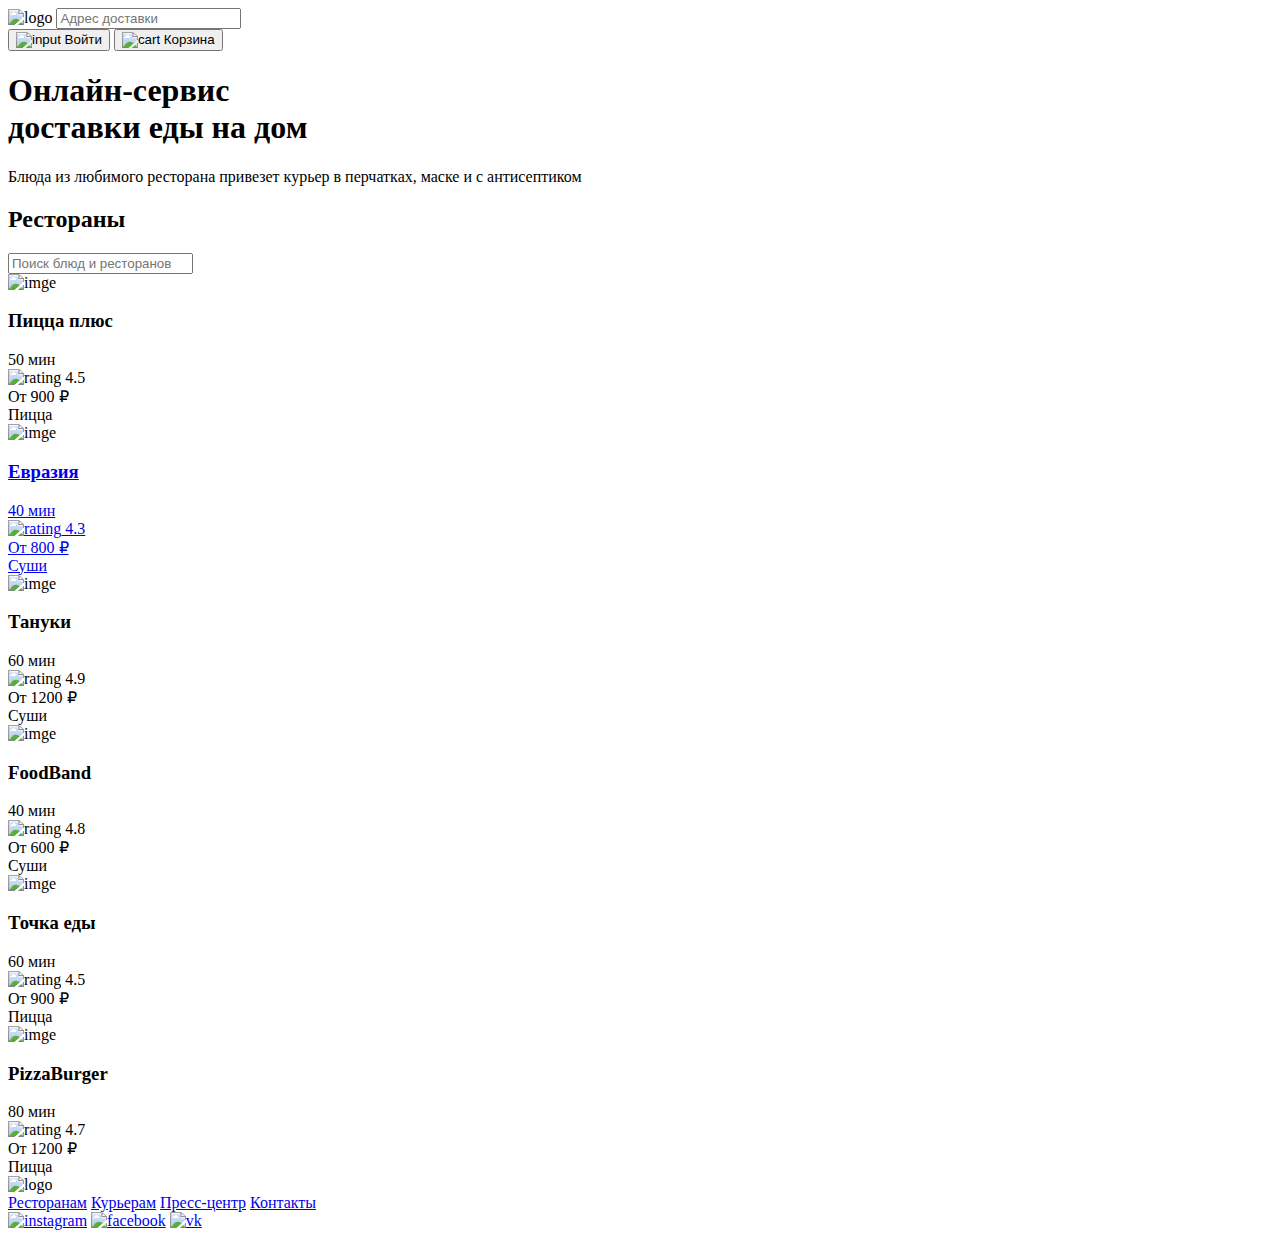
==== index.html @ ecdc6630 "Add files via upload" ====
<!DOCTYPE html>
<html lang="en">
<head>
    <meta charset="UTF-8">
    <meta name="viewport" content="width=device-width, initial-scale=1.0">
    <link rel="stylesheet" href="css\normalize.css">
    <link rel="stylesheet" href="css/style.css">
    <title>Delivery Food - доставка еды на дом</title>
    <link href="https://fonts.googleapis.com/css?family=Roboto:100,300,300i,400,400i,700,700i&display=swap&subset=cyrillic" rel="stylesheet">
</head>
    <body>
    <div class="container">
            <header class="header">
                <img src="img/logo.svg" alt="logo" class="logo">
                <input type="text" class="input input-address" placeholder="Адрес доставки">
                <div class="buttons">
                    <button class="button button-primary">
                        <img src="img/icon-button-input.svg" alt="input" class="button-input">
                        <span class="button-input-text">Войти</span> 
                    </button>
                    <button class="button">
                        <img src="img/icon-button-cart.svg" alt="cart" class="button-cart">
                        <span class="button-cart-text">Корзина</span>
                    </button>
                </div>
            </header>
        </div>
        <!--.container-->

        <main class="main">
            <div class="container">
                <section class="promo">
                    <h1 class="promo-title">Онлайн-сервис <br> доставки еды на дом</h1>
                    <p class="promo-text">Блюда из любимого ресторана привезет курьер в перчатках, маске и с антисептиком</p>
                </section>  
                <section class="restaurants">
                    <div class="section-heading">
                      <h2 class="section-title">Рестораны</h2> 
                      <input type="text" class="input input-search" placeholder="Поиск блюд и ресторанов"> 
                    </div>
                    <div class="card-columns">
                        <div class="cards">
                        <div class="card">
                          <img src="img/1.jpg" alt="imge" class="card-imge">
                          <div class="card-text">
                              <div class="card-heading">
                                  <h3 class="card-title">Пицца плюс</h3>
                                  <span class="card-tag tag">50 мин</span>
                              </div>
                              <div class="card-info">
                                  <div class="rating">
                                    <img src="img/star.svg" alt="rating" class="rating-star">  
                                    4.5</div>
                                  <div class="price">От 900 &#8381</div>
                                  <div class="category">Пицца</div>
                              </div>
                          </div>
                      </div>
                       <!--card --> 
                       <div class="card">
                        <img src="img/2.jpg" alt="imge" class="card-imge">
                        <a href="restaurant.html" class="card-text">
                            <div class="card-heading">
                                <h3 class="card-title">Евразия</h3>
                                <span class="card-tag tag">40 мин</span>
                            </div>
                            <div class="card-info">
                                <div class="rating">
                                    <img src="img/star.svg" alt="rating" class="rating-star">
                                    4.3</div>
                                <div class="price">От 800 &#8381</div>
                                <div class="category">Суши</div>
                            </div>
                        </a>
                    </div>
                     <!--card --> 
                     <div class="card">
                        <img src="img/3.jpg" alt="imge" class="card-imge">
                        <div class="card-text">
                            <div class="card-heading">
                                <h3 class="card-title">Тануки</h3>
                                <span class="card-tag tag">60 мин</span>
                            </div>
                            <div class="card-info">
                                <div class="rating">
                                    <img src="img/star.svg" alt="rating" class="rating-star">
                                    4.9</div>
                                <div class="price">От 1200 &#8381</div>
                                <div class="category">Суши</div>
                            </div>
                        </div>
                    </div>
                     <!--card --> 
                     <div class="card">
                        <img src="img/4.jpg" alt="imge" class="card-imge">
                        <div class="card-text">
                            <div class="card-heading">
                                <h3 class="card-title">FoodBand</h3>
                                <span class="card-tag tag">40 мин</span>
                            </div>
                            <div class="card-info">
                                <div class="rating">
                                    <img src="img/star.svg" alt="rating" class="rating-star">
                                    4.8</div>
                                <div class="price">От 600 &#8381</div>
                                <div class="category">Суши</div>
                            </div>
                        </div>
                    </div>
                     <!--card --> 
                     <div class="card">
                        <img src="img/5.jpg" alt="imge" class="card-imge">
                        <div class="card-text">
                            <div class="card-heading">
                                <h3 class="card-title">Точка еды</h3>
                                <span class="card-tag tag">60 мин</span>
                            </div>
                            <div class="card-info">
                                <div class="rating">
                                    <img src="img/star.svg" alt="rating" class="rating-star">
                                    4.5</div>
                                <div class="price">От 900 &#8381</div>
                                <div class="category">Пицца</div>
                            </div>
                        </div>
                    </div>
                     <!--card --> 
                     <div class="card">
                        <img src="img/6.jpg" alt="imge" class="card-imge">
                        <div class="card-text">
                            <div class="card-heading">
                                <h3 class="card-title">PizzaBurger</h3>
                                <span class="card-tag tag">80 мин</span>
                            </div>
                            <div class="card-info">
                                <div class="rating">
                                    <img src="img/star.svg" alt="rating" class="rating-star">
                                    4.7</div>
                                <div class="price">От 1200 &#8381</div>
                                <div class="category">Пицца</div>
                            </div>
                        </div>
                    </div>
                     <!--card --> 
                    </div>
                    <!--cards -->
                </div>
                </section>
            </div>

        </main>
        <footer class="footer">
            <div class="container">
                <div class="footer-block">
                    <img src="img/logo.png" alt="logo" class="logo footer-logo">
                    <nav class="footer-nav">
                        <a href="#" class="footer-link">Ресторанам</a>
                        <a href="#" class="footer-link">Курьерам</a>
                        <a href="#" class="footer-link">Пресс-центр</a>
                        <a href="#" class="footer-link">Контакты</a>
                    </nav>
                    <div class="social-links">
                        <a href="#" class="social-link"><img src="img/inst.svg" alt="instagram"></a>
                        <a href="#" class="social-link"><img src="img/FB.svg" alt="facebook"></a>
                        <a href="#" class="social-link"><img src="img/VK.svg" alt="vk"></a>
                    </div>
                </div>
                <!--footer-block-->
            </div>
        </footer> 
    </body>
</html>
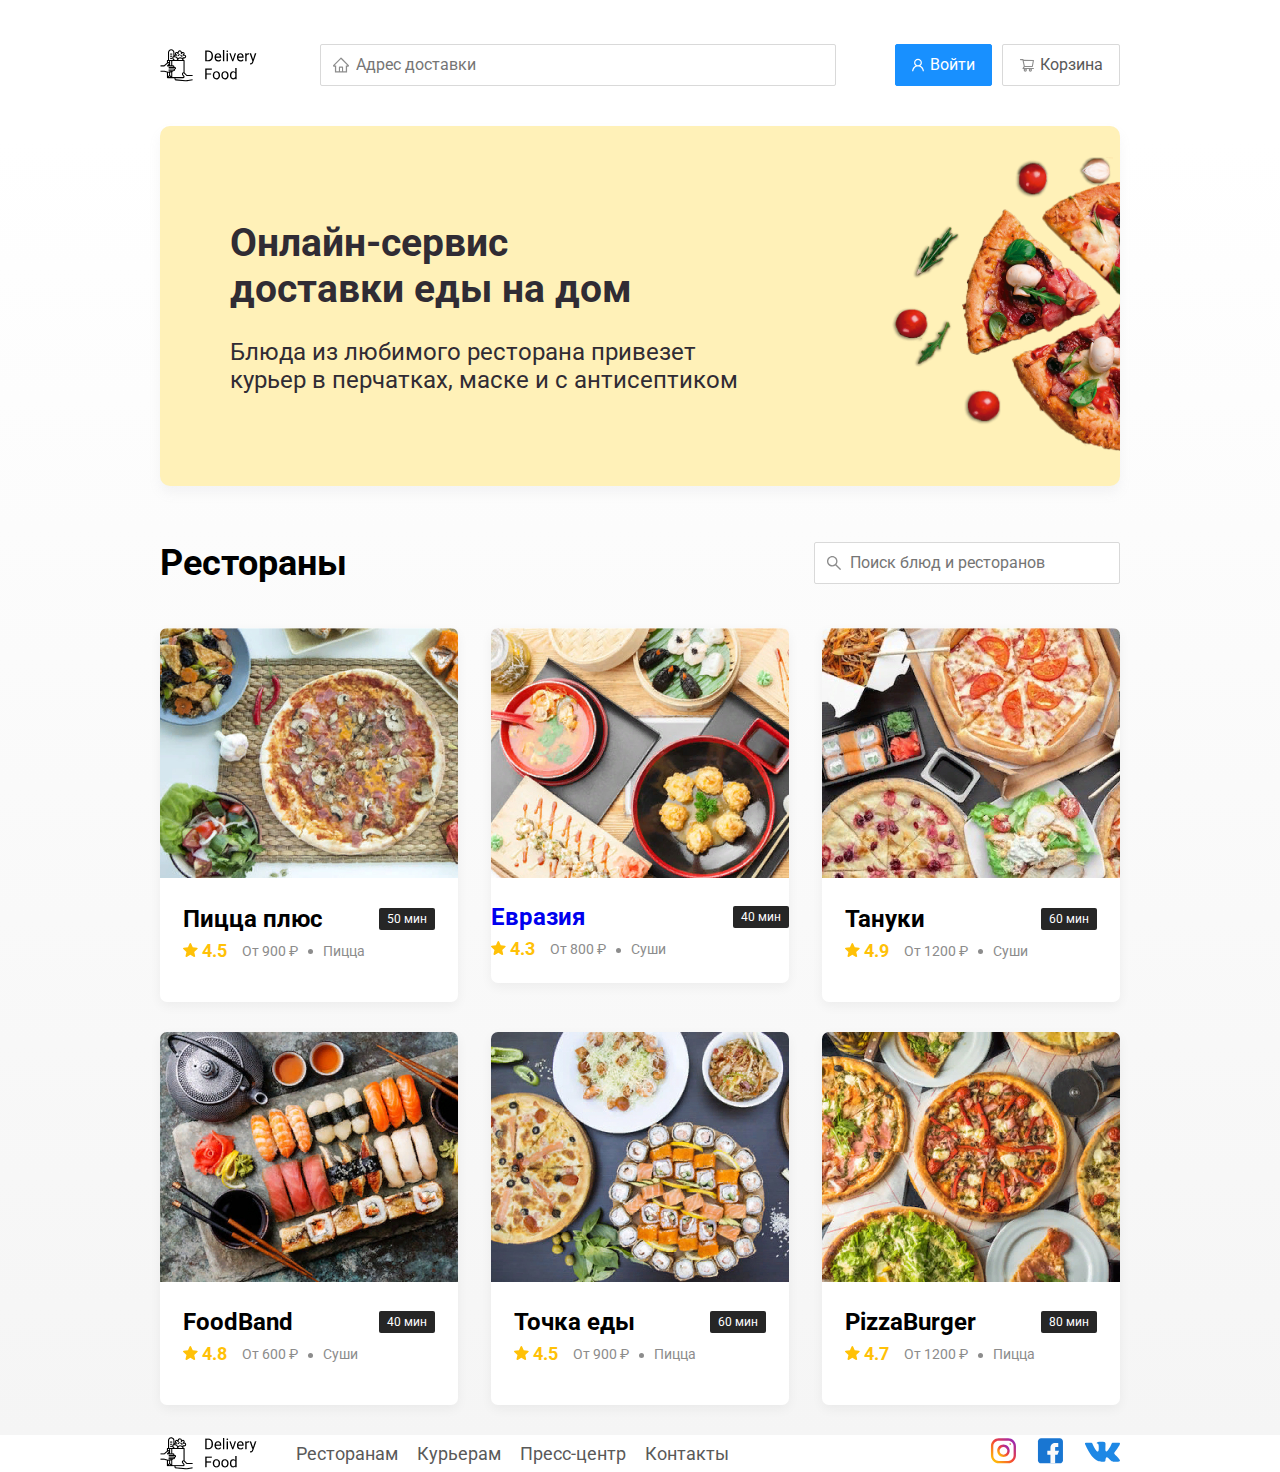
==== commit 66cfa8d9: "Проверка" ====
--- a/index.html
+++ b/index.html
@@ -169,4 +169,4 @@
             </div>
         </footer> 
     </body>
-</html>+</html>
--- a/css/style.css
+++ b/css/style.css
@@ -0,0 +1,433 @@
+* {
+    box-sizing: border-box;
+}
+body {
+  font-family: 'Roboto', sans-serif;
+  padding-top: 44px;
+} 
+.container {
+    max-width: 1200px;
+    margin: auto;
+}
+.header {
+    display: flex;
+    align-items: center;
+    justify-content: space-between;
+    margin-bottom: 40px;
+}
+.input {
+    background: #FFFFFF;
+    border: 1px solid #D9D9D9;
+    box-sizing: border-box;
+    border-radius: 2px;
+    font-size: 16px;
+    line-height: 24px;
+    padding: 8px;
+    padding-left: 35px;
+    background-repeat: no-repeat;
+    background-position: left 11px center;
+}
+
+.input-address {
+    flex: 0.8;
+    background-image: url(../img/home.svg);
+}
+
+.buttons {
+  display: flex;
+  align-items: center;
+}
+
+.button {
+    display: flex;
+    align-items: center;
+    padding: 8px 16px;
+    background: #FFFFFF;
+    border: 1px solid #D9D9D9;
+    box-sizing: border-box;
+    box-shadow: 0px 0px 2px rgba(0, 0, 0, 0.0015);
+    border-radius: 2px;
+    color: #595959;
+    font-size: 16px;
+    line-height: 24px;
+}
+
+.button-primary {
+    background: #1890FF;
+    border-radius: 2px;
+    border: 1px solid #1890FF;
+    color: #fff;
+    margin-right: 10px;
+}
+
+.button-card-img {
+  margin-right: 10px;
+}
+.button-icon {
+  margin-right: 6px;
+}
+
+.button-input,
+.button-cart {
+    margin-right: 6px;
+    vertical-align: middle;
+}
+
+.button-input-text,
+.button-cart-text {
+    vertical-align: middle;
+}
+
+.button-card-text {
+  margin-right: 10px;
+}
+
+.promo{
+    box-shadow: 0px 7px 12px rgba(158, 158, 163, 0.1);
+    background: #FFF1B8 url(../img/pizza.png) no-repeat top 10px right 40px / 470px;
+    border-radius: 10px;
+    padding: 68px 70px;
+    margin-bottom: 56px;
+}
+
+.promo-title {
+    font-style: normal;
+    font-weight: bold;
+    font-size: 39px;
+    line-height: 46px;
+    color: #302C34;
+    
+}
+
+.promo-text {
+    font-style: normal;
+    font-weight: normal;
+    font-size: 24px;
+    line-height: 28px;
+    color: #302C34;
+    width: 538.78px;
+}
+
+.input-search {
+    width: 306px;
+    background-image: url(../img/search.svg); 
+    margin-left: auto;
+}
+
+.main {
+    background: linear-gradient(180deg, rgba(245, 245, 245, 0) 1.04%, #F5F5F5 100%);
+}
+
+.section-heading {
+    display: flex;
+    align-items: center;
+    margin-bottom: 44px;
+}
+
+.section-title {
+    font-weight: bold;
+    font-size: 36px;
+    line-height: 42px;
+    color: #000000;
+    margin: 0px;
+    margin-right: 30px;
+}
+
+.cards {
+    display: flex;
+    flex-wrap: wrap;
+    align-items: flex-start;
+    justify-content: space-between;
+  }
+
+.card {
+    background: #FFFFFF;
+    box-shadow: 0px 4px 12px rgba(0, 0, 0, 0.05);
+    border-radius: 7px;
+    overflow: hidden;
+    margin-bottom: 30px;
+    flex-basis: 31%;
+}
+
+.card-imge {
+    width: 384px;
+    height: 250px;
+    left: 120px;
+    top: 566.37px;
+    object-fit: cover;
+}
+
+.card-text {
+    padding: 20px 23px 35px;
+    text-decoration: none;
+}
+
+.card-heading {
+    display: flex;
+    align-items: center;
+    justify-content: space-between;
+}
+
+.card-title {
+    margin: 0px;
+    font-style: normal;
+    font-weight: bold;
+    font-size: 24px;
+    line-height: 32px;
+}
+
+.card-title-reg {
+  font-weight: 400;
+  color: #000000;
+}
+
+.card-tag {
+    font-style: normal;
+    font-weight: normal;
+    font-size: 12px;
+    line-height: 20px;
+    color: #FFFFFF;
+    background: #262626;
+    border-radius: 2px;
+    padding: 1px 8px;
+}
+
+.card-info {
+    display: flex;
+    align-items: center;
+}
+
+.card-buttons {
+  display: flex;
+  align-items: center;
+  margin-top: 24px;
+}
+
+.card-price-bold {
+    font-weight: bold;
+    font-size: 20px;
+    line-height: 32px;
+    margin-left: 30px;
+}
+
+.rating {
+    margin-right: 26px;
+    color: #FFC107;
+    font-style: normal;
+    font-weight: bold;
+    font-size: 18px;
+    line-height: 32px;
+}
+
+.price, .category {
+    color: #8C8C8C;
+    font-style: normal;
+    font-weight: normal;
+    font-size: 18px;
+    line-height: 32px;
+}
+
+.price {
+    margin-right: 10px;
+}
+
+.price::after {
+    content: "";
+    width: 5px;
+    height: 5px;
+    background-color: #8C8C8C;
+    display: inline-block;
+    vertical-align: middle;
+    border-radius: 50%;
+    margin-left: 10px;
+}
+
+
+.footer-block {
+    display: flex;
+    align-items: center;
+    justify-content: space-between;
+}
+
+.footer-link {
+    display: inline-block;
+    font-style: normal;
+    font-weight: normal;
+    font-size: 18px;
+    line-height: 21px;
+    color: #595959;
+    text-decoration: none;
+}
+
+.footer-link:not(:last-child) {
+    margin-right: 15px;
+}
+
+.footer-nav {
+    margin-right: auto;
+    margin-left: 35px;
+}
+
+.social-links {
+    display: flex;
+    align-items: center;
+}
+
+.social-link:not(:last-child) {
+    margin-right: 21px;
+}
+
+.ingredients { 
+  font-style: normal;
+  font-weight: normal;
+  font-size: 18px;
+  line-height: 21px;
+  color: #8C8C8C;
+  margin-top: 10px;
+}
+
+
+@media (max-width: 1366px) {
+    .container {
+      max-width: 960px;
+    }
+    .promo {
+      background-position: center right -170px;
+      background-size: 410px;
+    }
+    .rating {
+      margin-right: 15px;
+    }
+    .category,
+    .price {
+      font-size: 14px;
+    }
+  }
+  @media (max-width: 992px) {
+    .container {
+      max-width: 750px;
+    }
+    .promo {
+      padding: 50px;
+      background-size: 400px;
+      background-position: center right -200px;
+    }
+    .promo-text {
+      font-size: 18px;
+      max-width: 400px;
+    }
+    .card {
+      flex-basis: 49%;
+    }
+    .footer-link {
+      font-size: 16px;
+    }
+  }
+  @media (max-width: 768px) {
+    .container {
+      max-width: 560px;
+    }
+
+    
+    .card-info {
+      flex-wrap: wrap;
+    }
+    .rating {
+      flex-basis: 100%;
+    }
+    .card-title {
+      font-size: 18px;
+    }
+    .promo {
+      background-size: 350px;
+      background-position: bottom right -190px;
+    }
+    .promo-title {
+      font-size: 24px;
+      line-height: 1.4;
+    }
+    .promo-text {
+      margin-top: 0;
+    }
+  }
+  @media (max-width: 578px) {
+    .container {
+      max-width: 90%;
+    }
+    .header {
+      flex-wrap: wrap;
+    }
+    .input-address {
+      margin-top: 15px;
+      order: 5;
+      flex: 1;
+    }
+    .promo {
+      background-image: none;
+    }
+    .promo-title {
+      margin-bottom: 10px;
+    }
+    .section-title {
+      font-size: 20px;
+    }
+    .card {
+      flex-basis: 100%;
+    }
+    .card-image {
+      width: 100%;
+    }
+    .footer {
+      padding: 30px 0;
+    }
+    .footer-block {
+      align-items: flex-start;
+    }
+    .footer-nav {
+      margin-left: 0;
+      margin-right: 0;
+      order: 0;
+      display: flex;
+      flex-direction: column;
+    }
+    .footer-logo {
+      margin-right: 15px;
+      order: 1;
+    }
+    .social-links {
+      order: 2;
+    }
+  }
+  @media (max-width: 480px) {
+    .button-text {
+      display: none;
+    }
+    .button-icon {
+      margin: 0;
+    }
+    .button {
+      min-height: 40px;
+    }
+    .promo {
+      padding: 20px;
+    }
+    .section-heading {
+      flex-wrap: wrap;
+    }
+    .footer-block {
+      flex-wrap: wrap;
+      flex-direction: column;
+      align-items: center;
+    }
+    .footer-logo {
+      order: 0;
+      margin-bottom: 20px;
+    }
+    .footer-nav {
+      margin-bottom: 20px;
+      text-align: center;
+    }
+    .footer-link:not(:last-child) {
+      margin-right: 0;
+    }
+  }